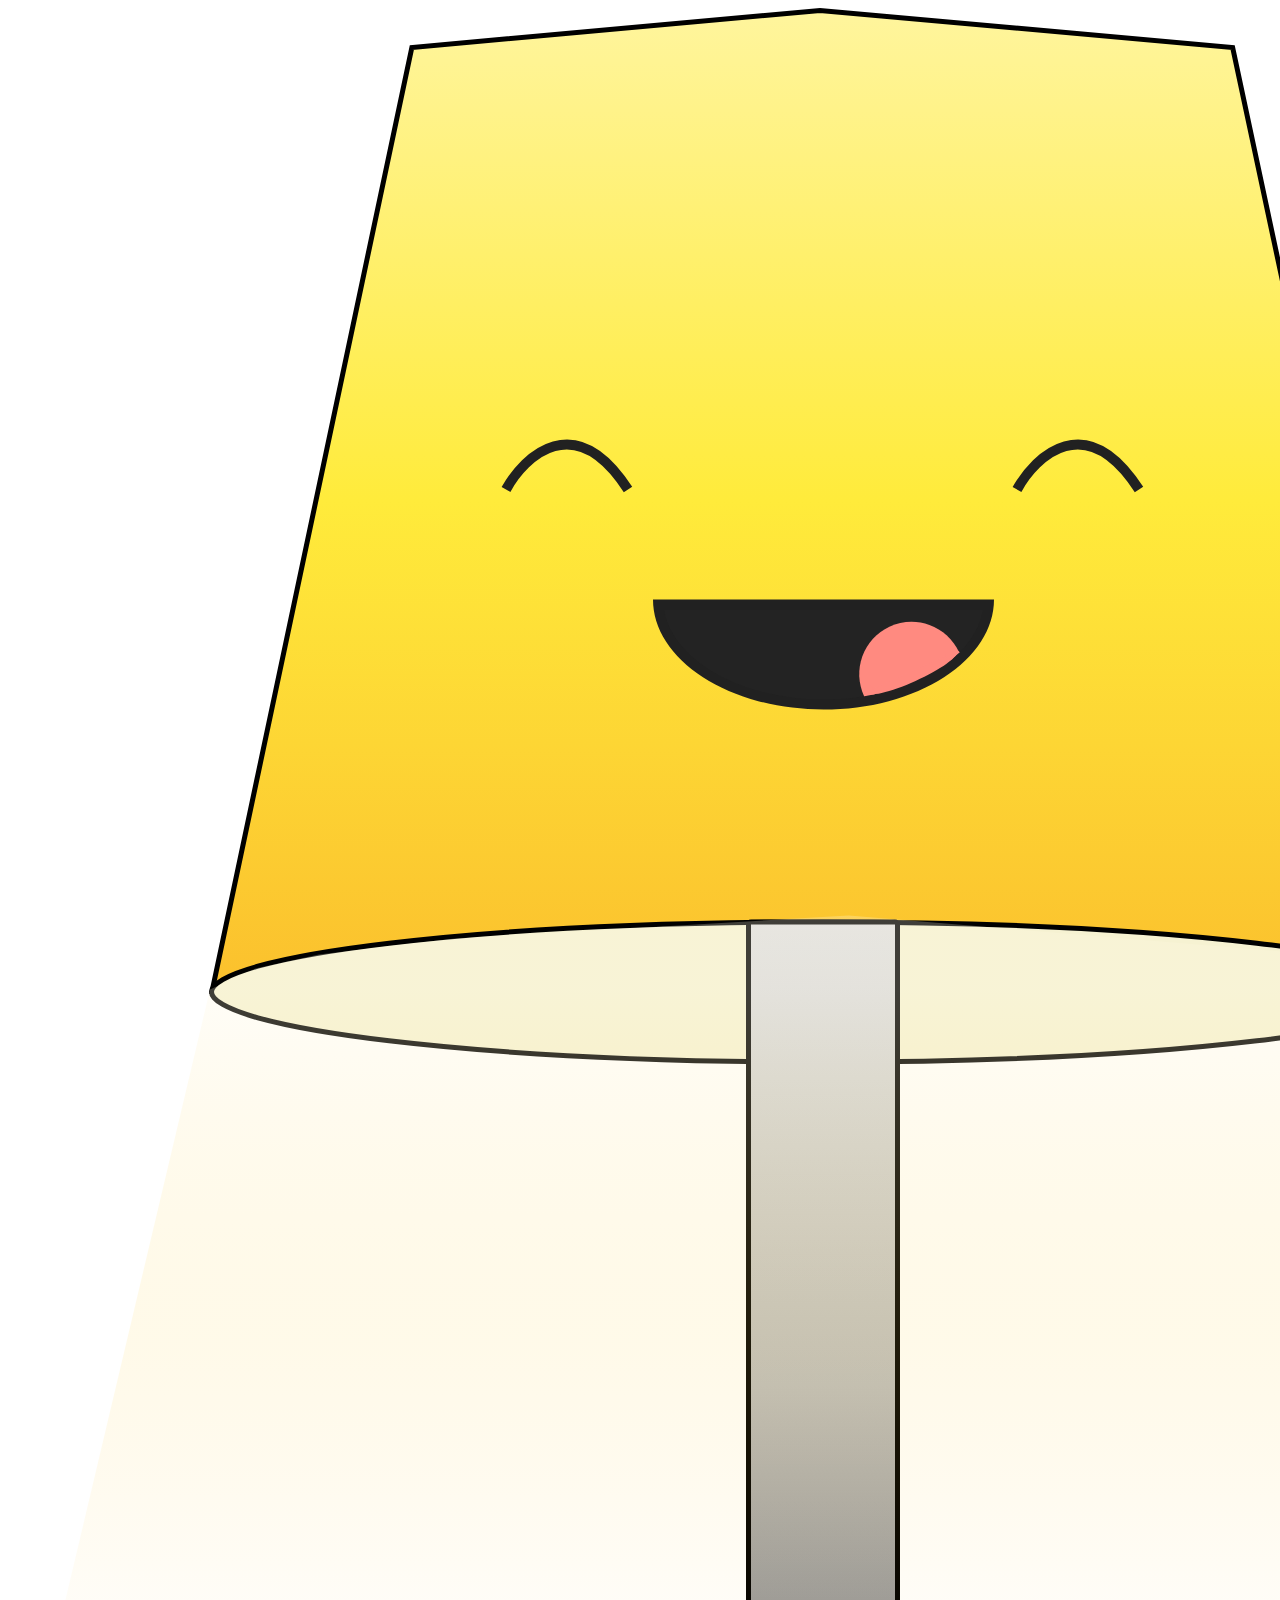
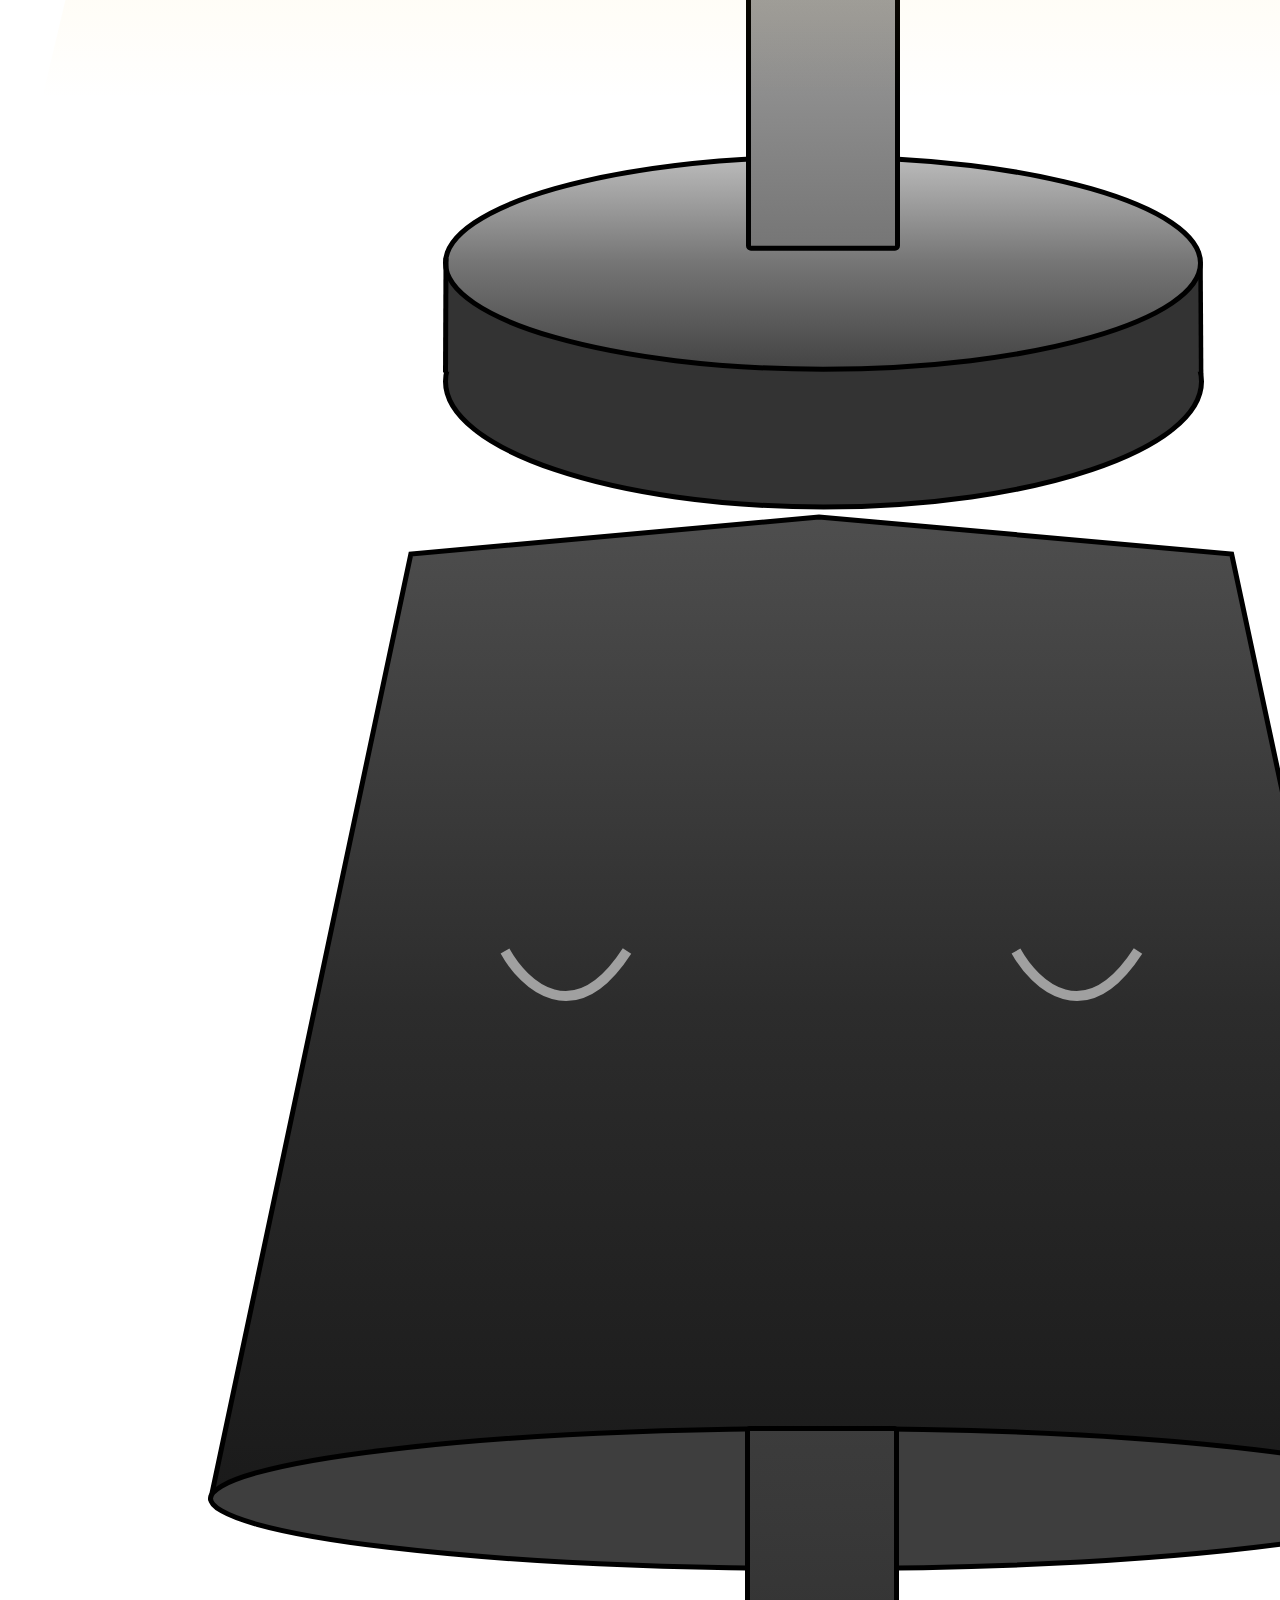
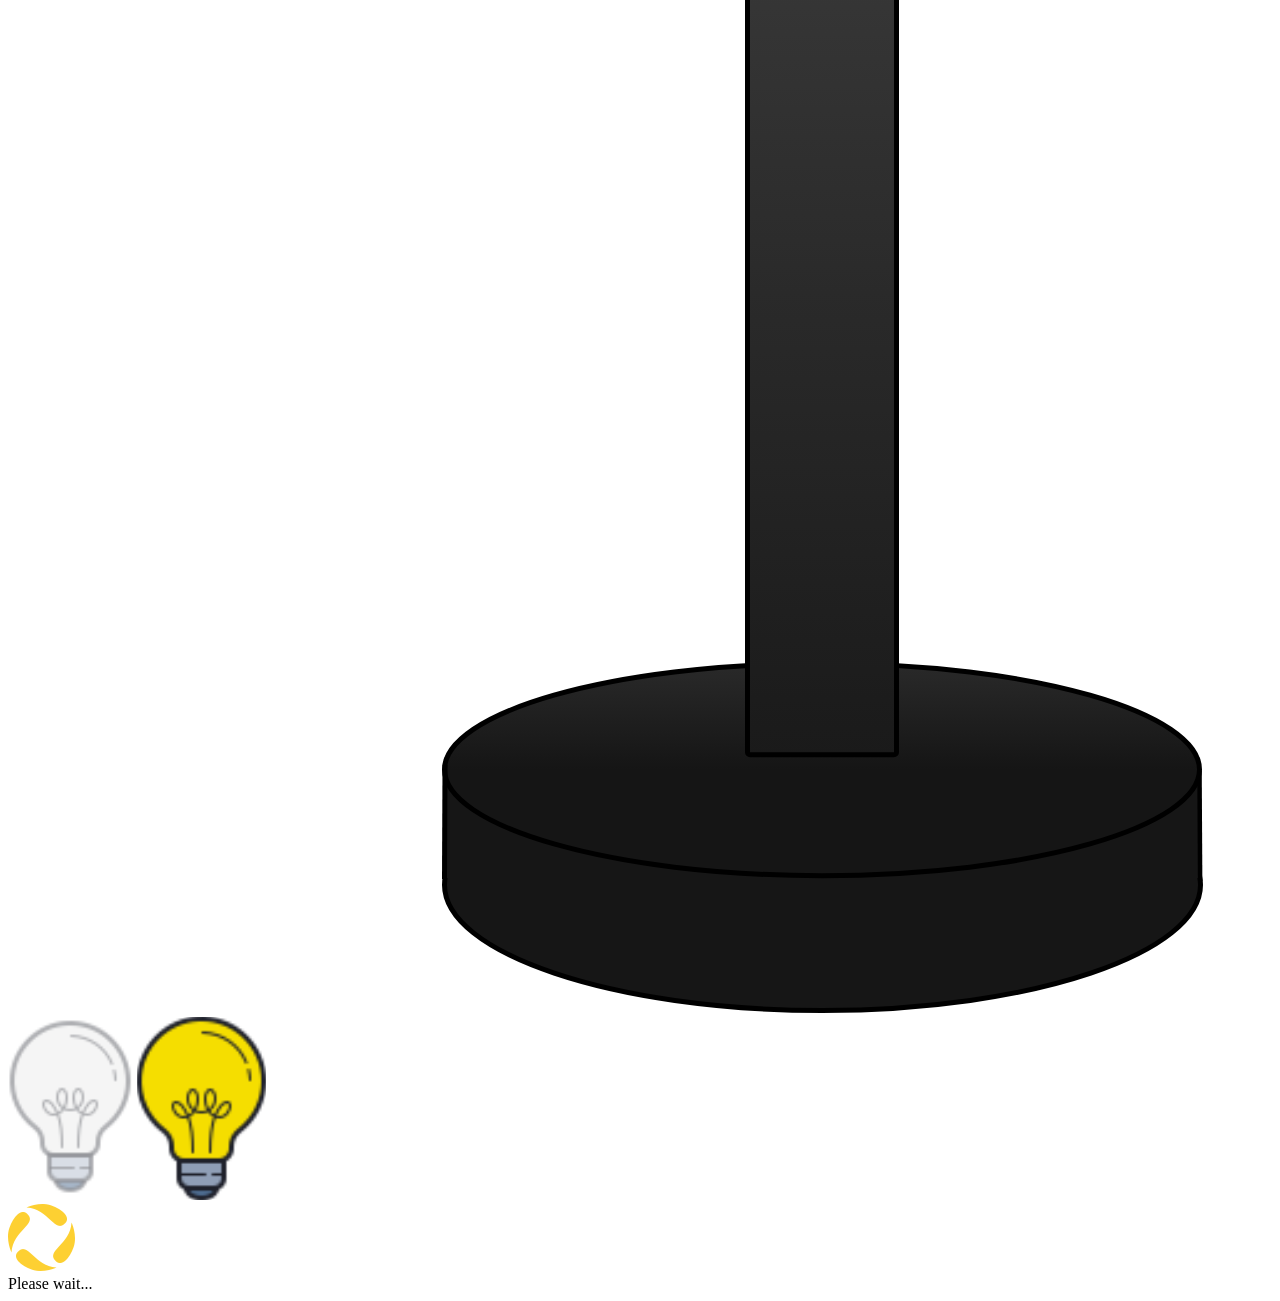
==== index.html @ 73291673 "update input field and checks for password" ====
<!doctype html>
<html lang="en">

<head>
  <meta charset="UTF-8" />
  <meta name="viewport" content="width=device-width, initial-scale=1.0" />
  <title>Log in Page</title>
  <link rel="shortcut icon" href="assets/favicon.svg" type="image/x-icon" />
  <link rel="stylesheet" href="css/style.css" />
  <link rel="stylesheet" href="https://fonts.googleapis.com/css2?family=Poppins:wght@400;500;600;700&display=swap" />
  <link rel="stylesheet" href="https://cdnjs.cloudflare.com/ajax/libs/font-awesome/6.5.0/css/all.min.css" />
</head>

<body>

  <!-- login Page  -->
  <div class="outerContainer" id="loginPage">
    <!-- lamp container  -->
    <div class="lampOuterContainer">
      <div class="lampInnerContainer">
        <div class="glowState">
          <img src="assets/glow.svg" alt="glowLamp" id="glowLamp" />
        </div>
        <div class="unlitState">
          <img src="assets/unlit.svg" alt="unlitLamp" id="unlitLamp" />
        </div>
      </div>
      <div class="buttonWrapper">
        <div class="btnBase">
          <div class="btnSurface" id="btnSurface">
            <div class="btnBulbContainer" id="btnState">
              <div class="btnBulb">
                <img src="assets/unlitBulb.svg" alt="unlitBulb" id="unlitState" />
                <img src="assets/glowBulb.svg" alt="glowBulb" id="glowState" />
              </div>
            </div>
          </div>
        </div>
      </div>
    </div>

    <!-- form container  -->
    <div class="formOuterContainer" id="formContainer">
      <div class="formInnerContainer">
        <!-- login form  -->
        <form id="loginForm">
          <div class="formTitle">User Login</div>
          <div class="form-error" id="loginFormError"></div>
          <div class="inputField">
            <input type="email" id="userName" autocomplete="off" required />
            <label id="usernameLabel">username</label>
            <i class="fa-solid fa-user user-icon"></i>
            <div class="field-error" id="usernameError"></div>
          </div>
          <div class="inputField">
            <input type="password" id="password" autocomplete="off" required />
            <label id="passwordLabel">Password</label>
            <i class="fa-solid fa-eye toggle-eye" role="button" data-target="password"></i>
            <div class="field-error" id="passwordError"></div>
          </div>
          <div class="rememberForgotContainer">
            <div class="rememberMeContainer">
              <input type="checkbox" id="rememberMe" />
              <label>Remember me</label>
            </div>
            <div class="forgotPasswordLink" id="forgotPasswordLink">
              Forgot password?
            </div>
          </div>
          <button class="form-button" id="loginButton" type="submit">
            Log in
          </button>
          <div class="signUpOption">
            <div class="signUpText">Don’t have account?</div>
            <div class="singUplink" id="singUplink">Sign Up</div>
          </div>
        </form>

        <!-- forgot password form  -->
        <div class="forgotPassOuterContainer">
          <form id="forgotPasswordForm">
            <div class="formTitle">Forgot Password</div>
            <div class="form-error" id="forgotPasswordFormError"></div>
            <div class="inputField">
              <input type="text" id="username" autocomplete="off" required />
              <label id="registeredEmailLabel">Registered email</label>
              <i class="fa-solid fa-user user-icon"></i>
              <div class="field-error" id="registerEmail"></div>
            </div>
            <div class="form-button">Reset Password</div>
            <div class="form-button" id="cancelButton">Cancel</div>
            <div class="form-button" id="backToLoginButton">
              <i class="fa-solid fa-arrow-left" style="color: #10161b"></i>Back to log in
            </div>
          </form>
        </div>

        <!-- create account form  -->
        <form id="signUpForm">
          <div class="formTitle">Create Account</div>
          <div class="form-error" id="signUpFormError"></div>
          <div class="inputFieldContainer">
            <div class="firstName">
              <input type="text" id="firstName" autocomplete="off" required />
              <label id="firstNameLabel">First Name</label>
            </div>
            <div class="lastName">
              <input type="text" id="lastName" autocomplete="off" required />
              <label id="lastNameLabel">Last Name</label>
            </div>
          </div>
          <div class="inputField">
            <input type="email" id="newEmail" autocomplete="off" required />
            <label id="EmailAddress">Email Address</label>
            <i class="fa-solid fa-user user-icon"></i>
            <div class="field-error" id="newEmailError"></div>
          </div>
          <div class="inputField">
            <input type="password" id="newPassword" autocomplete="off" required />
            <label id="newPasswordLabel">Set Password</label>
            <i class="fa-solid fa-eye toggle-eye" role="button" data-target="newPassword"></i>
            <div class="field-error" id="setPasswordError"></div>
          </div>

          <div class="inputField">
            <input type="password" id="confirmPassword" autocomplete="off" required />
            <label id="confirmNewPasswordLabel">Confirm Password</label>
            <i class="fa-solid fa-eye toggle-eye" role="button" data-target="confirmPassword"></i>
            <div class="field-error" id="confirmPasswordError"></div>
          </div>
          <button class="form-button" type="submit">Create Account</button>
          <div class="loginRedirectContainer">
            <div class="AlreadyAccount">Already have an account?</div>
            <div class="loginLinkContainer" id="loginFormLink">Login</div>
          </div>
        </form>
      </div>
    </div>
  </div>

  <!-- Welcome Page  -->
  <div class="welcome-page" id="welcomePage">
    <div class="success-message">
      Welcome back! You have logged in successfully.
    </div>
    <div class="auth-option">
      <div class="auth-button" id="changePassword">Change Password</div>
      <div class="auth-button" id="logoutUser">Logout User</div>
    </div>
  </div>

  <!-- loading page  -->
  <div class="loading-page" id="loadingPage">
    <div class="loader"><img src="./assets/loader.png" alt="loder" /></div>
    <div class="loading-message">Please wait...</div>
  </div>
</body>
<script src="src/main.js" type="module"></script>

</html>
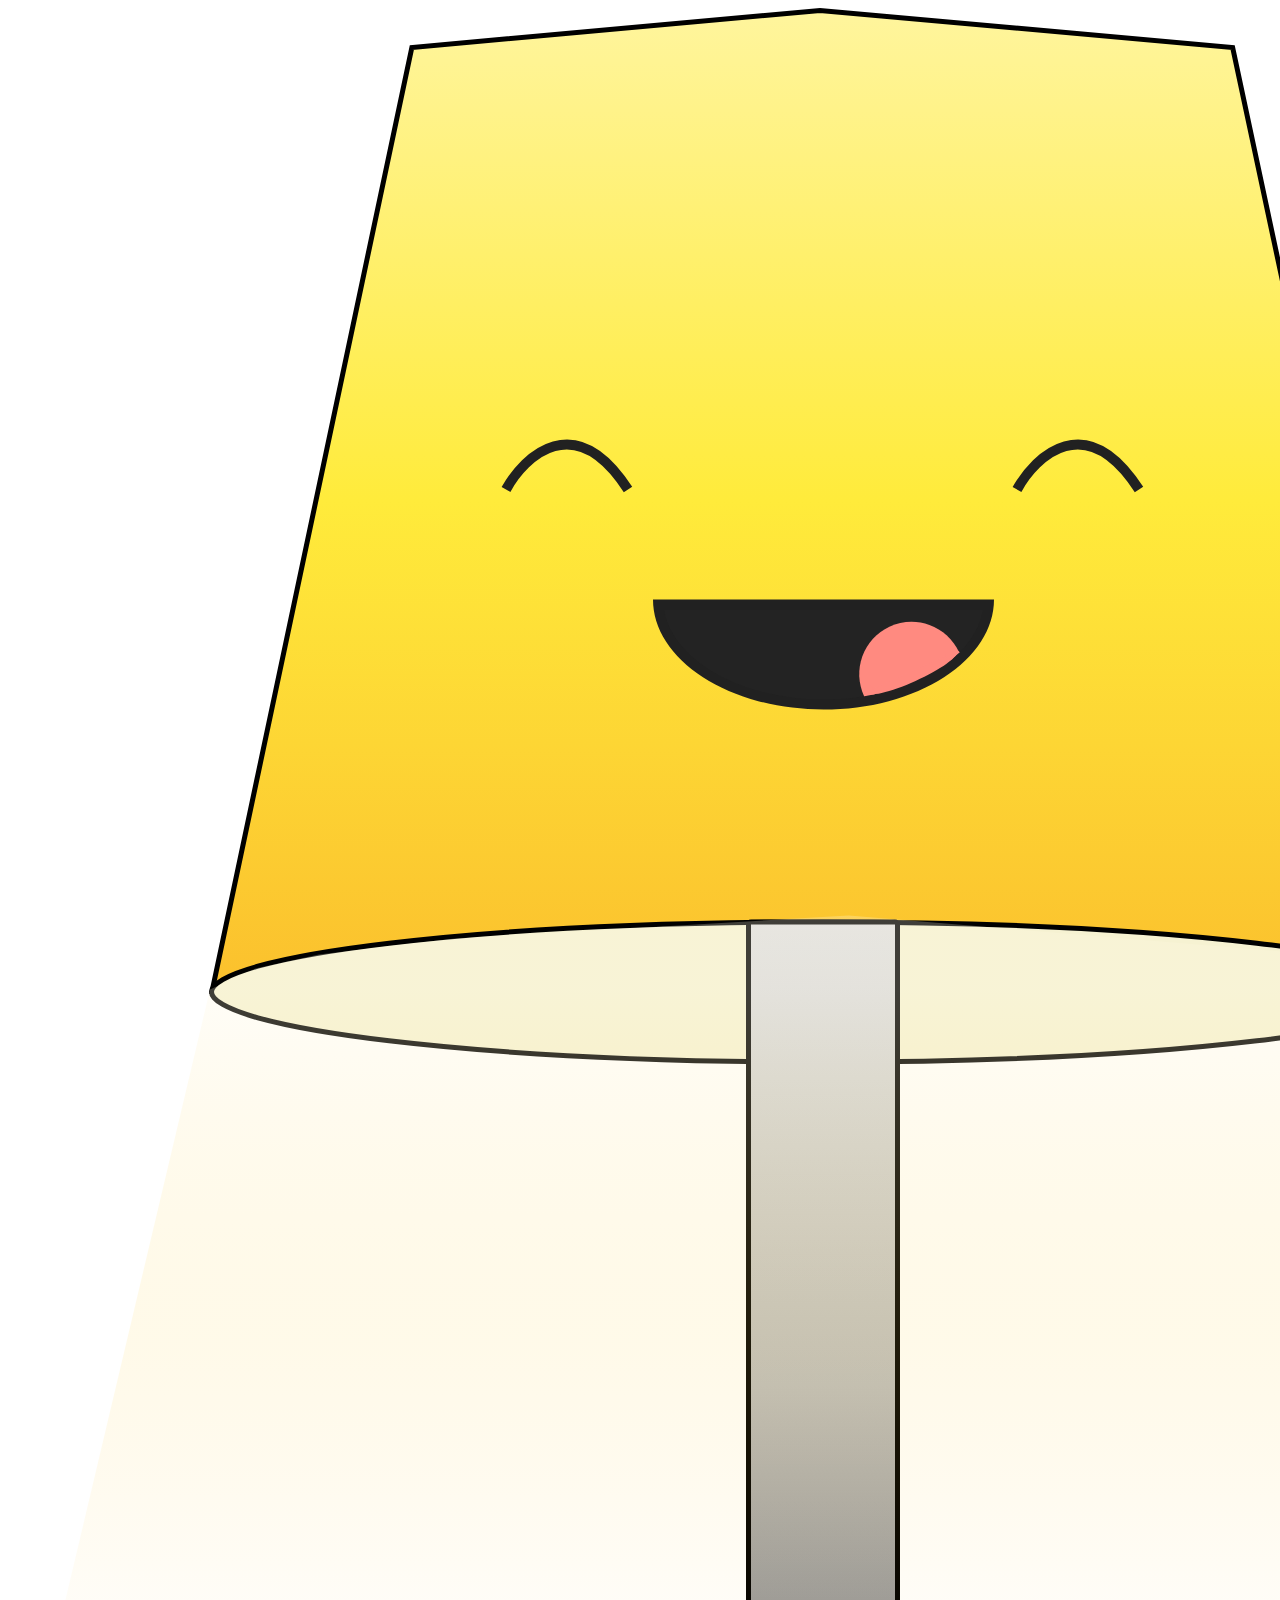
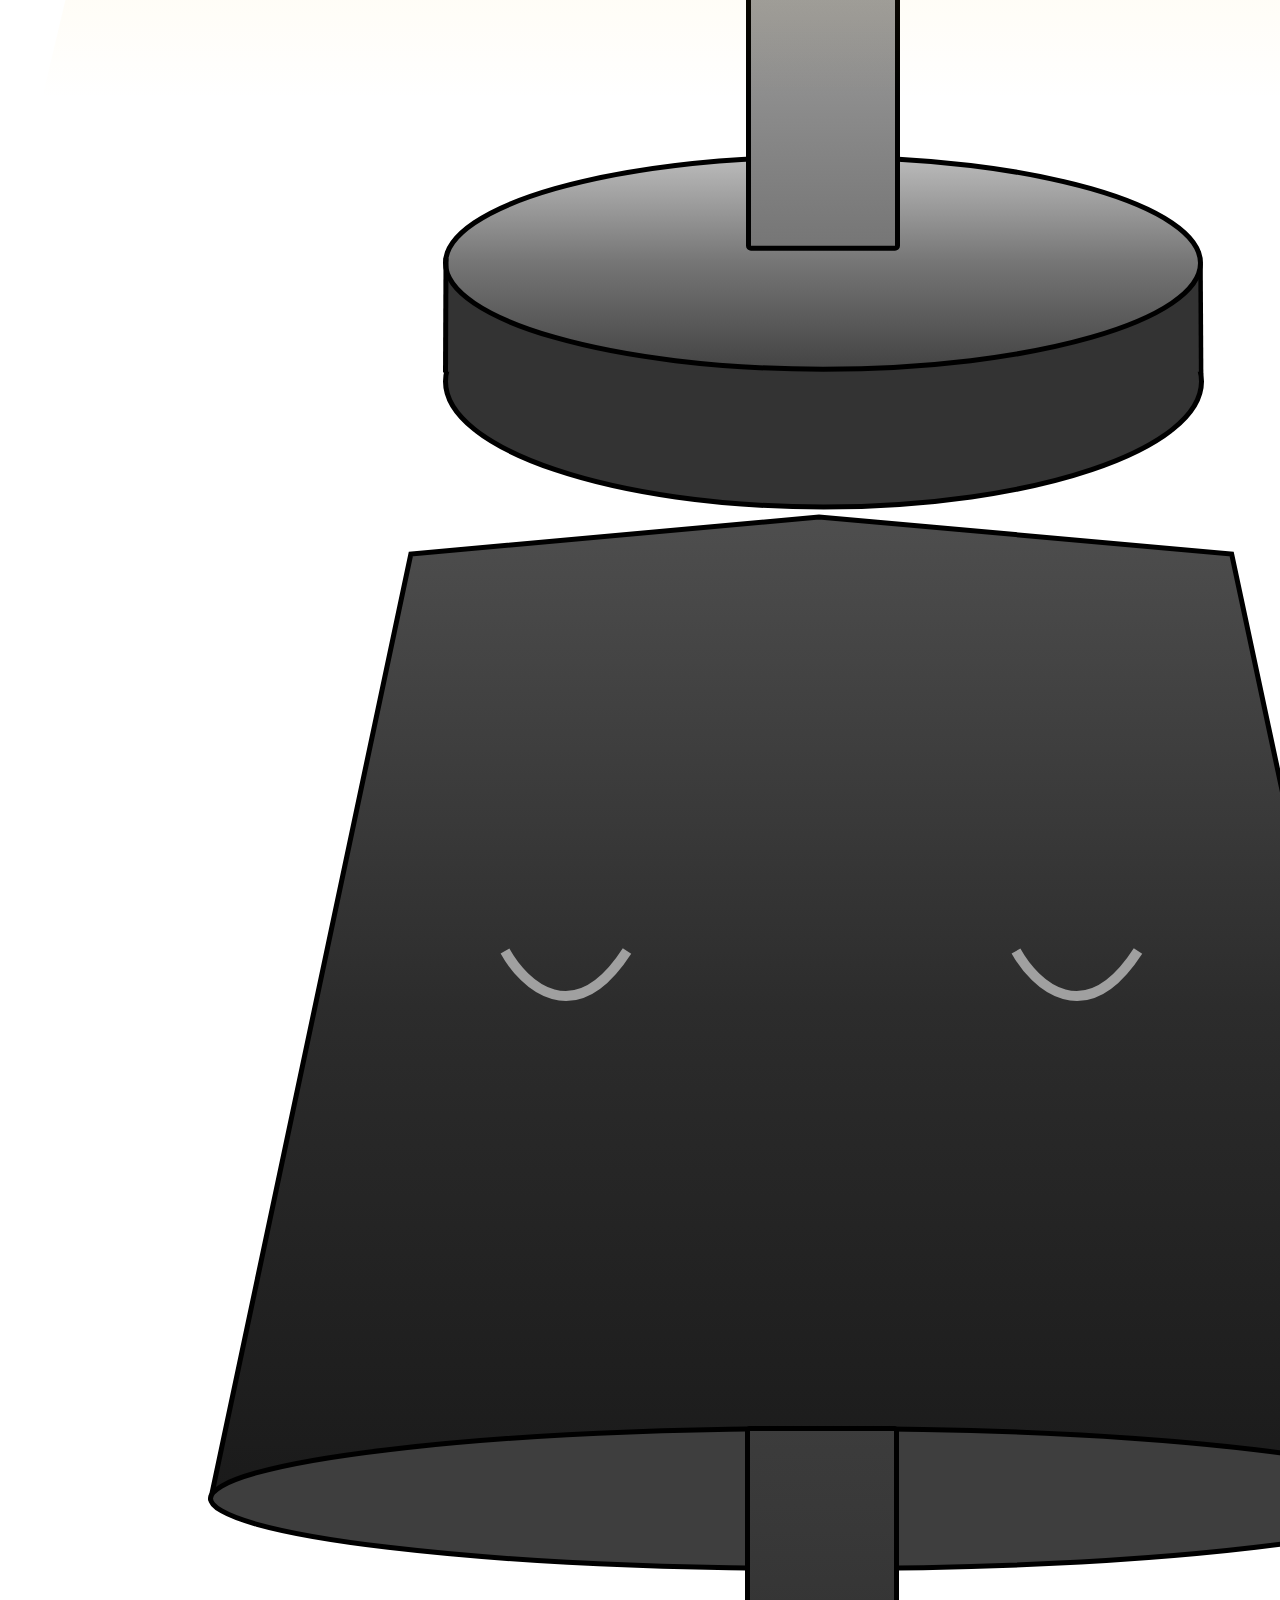
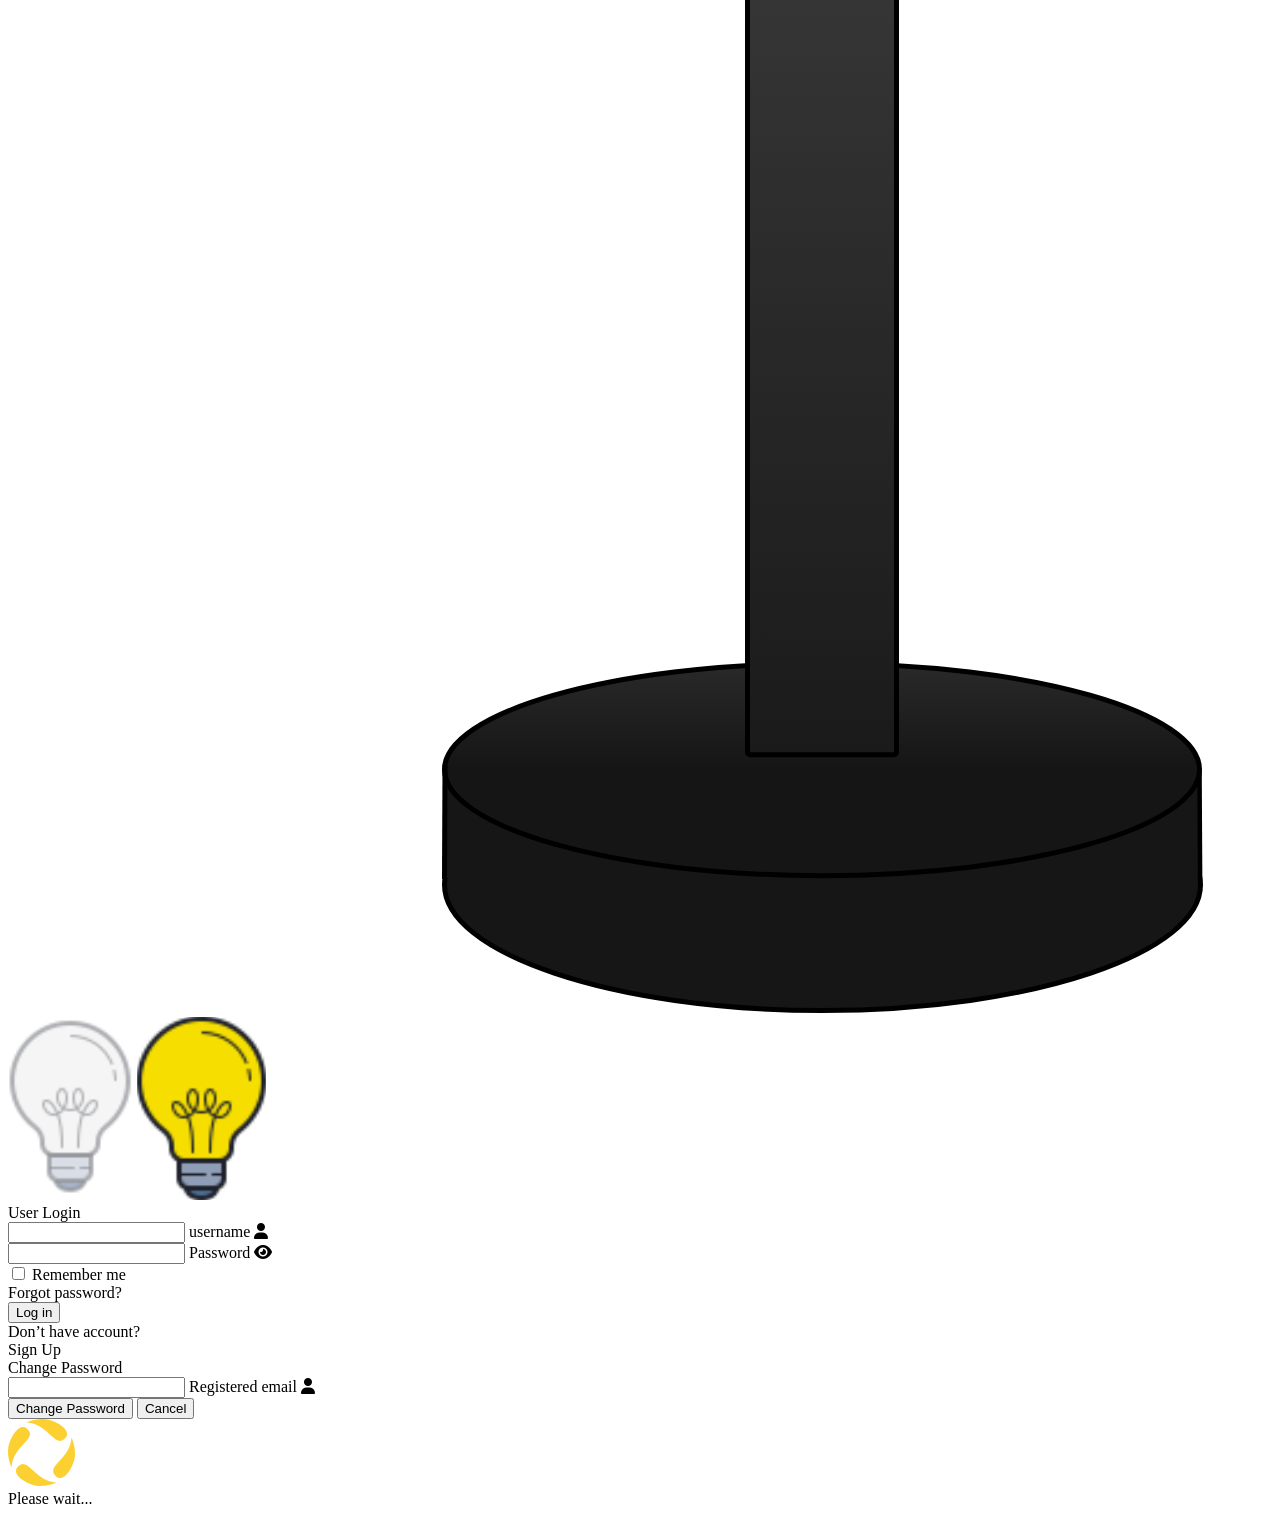
==== commit 95560bbf: "update preview and add changePassword.js" ====
--- a/index.html
+++ b/index.html
@@ -1,4 +1,4 @@
-<!doctype html>
+<!DOCTYPE html>
 <html lang="en">
 
 <head>
@@ -14,7 +14,7 @@
 <body>
 
   <!-- login Page  -->
-  <div class="outerContainer" id="loginPage">
+  <div class="outerContainer" id="authPage">
     <!-- lamp container  -->
     <div class="lampOuterContainer">
       <div class="lampInnerContainer">
@@ -42,6 +42,7 @@
     <!-- form container  -->
     <div class="formOuterContainer" id="formContainer">
       <div class="formInnerContainer">
+
         <!-- login form  -->
         <form id="loginForm">
           <div class="formTitle">User Login</div>
@@ -77,28 +78,44 @@
         </form>
 
         <!-- forgot password form  -->
-        <div class="forgotPassOuterContainer">
-          <form id="forgotPasswordForm">
-            <div class="formTitle">Forgot Password</div>
-            <div class="form-error" id="forgotPasswordFormError"></div>
-            <div class="inputField">
-              <input type="text" id="username" autocomplete="off" required />
-              <label id="registeredEmailLabel">Registered email</label>
-              <i class="fa-solid fa-user user-icon"></i>
-              <div class="field-error" id="registerEmail"></div>
-            </div>
-            <div class="form-button">Reset Password</div>
-            <div class="form-button" id="cancelButton">Cancel</div>
-            <div class="form-button" id="backToLoginButton">
-              <i class="fa-solid fa-arrow-left" style="color: #10161b"></i>Back to log in
-            </div>
-          </form>
-        </div>
+        <form id="forgotPasswordForm">
+          <div class="formTitle">Forgot Password</div>
+          <div class="form-error" id="forgotPasswordFormError"></div>
+          <div class="form-success" id="forgotPasswordFormSuccess"></div>
+          <div class="inputField">
+            <input type="email" id="registeredEmail" autocomplete="off" required />
+            <label id="registeredEmailLabel">Registered email</label>
+            <i class="fa-solid fa-user user-icon"></i>
+            <div class="field-error" id="registerEmail"></div>
+          </div>
+          <button class="form-button" type="submit">Reset Password</button>
+          <button class="form-button" id="backToLoginButton">
+            <i class="fa-solid fa-arrow-left" style="color: #10161b"></i>Back to log in
+          </button>
+        </form>
+
+
+        <!-- Change password form  -->
+        <form id="changePasswordForm">
+          <div class="formTitle">Change Password</div>
+          <div class="form-error" id="changePasswordFormError"></div>
+          <div class="form-success" id="changePasswordFormSuccess"></div>
+          <div class="inputField">
+            <input type="email" id="userMailId" autocomplete="off" required />
+            <label id="registeredEmailLabel">Registered email</label>
+            <i class="fa-solid fa-user user-icon"></i>
+            <div class="field-error" id="userEmail"></div>
+          </div>
+          <button class="form-button" type="submit">Change Password</button>
+          <button class="form-button" id="cancelButton">Cancel</button>
+        </form>
+
 
         <!-- create account form  -->
         <form id="signUpForm">
           <div class="formTitle">Create Account</div>
           <div class="form-error" id="signUpFormError"></div>
+          <div class="form-success" id="signUpFormSuccess"></div>
           <div class="inputFieldContainer">
             <div class="firstName">
               <input type="text" id="firstName" autocomplete="off" required />
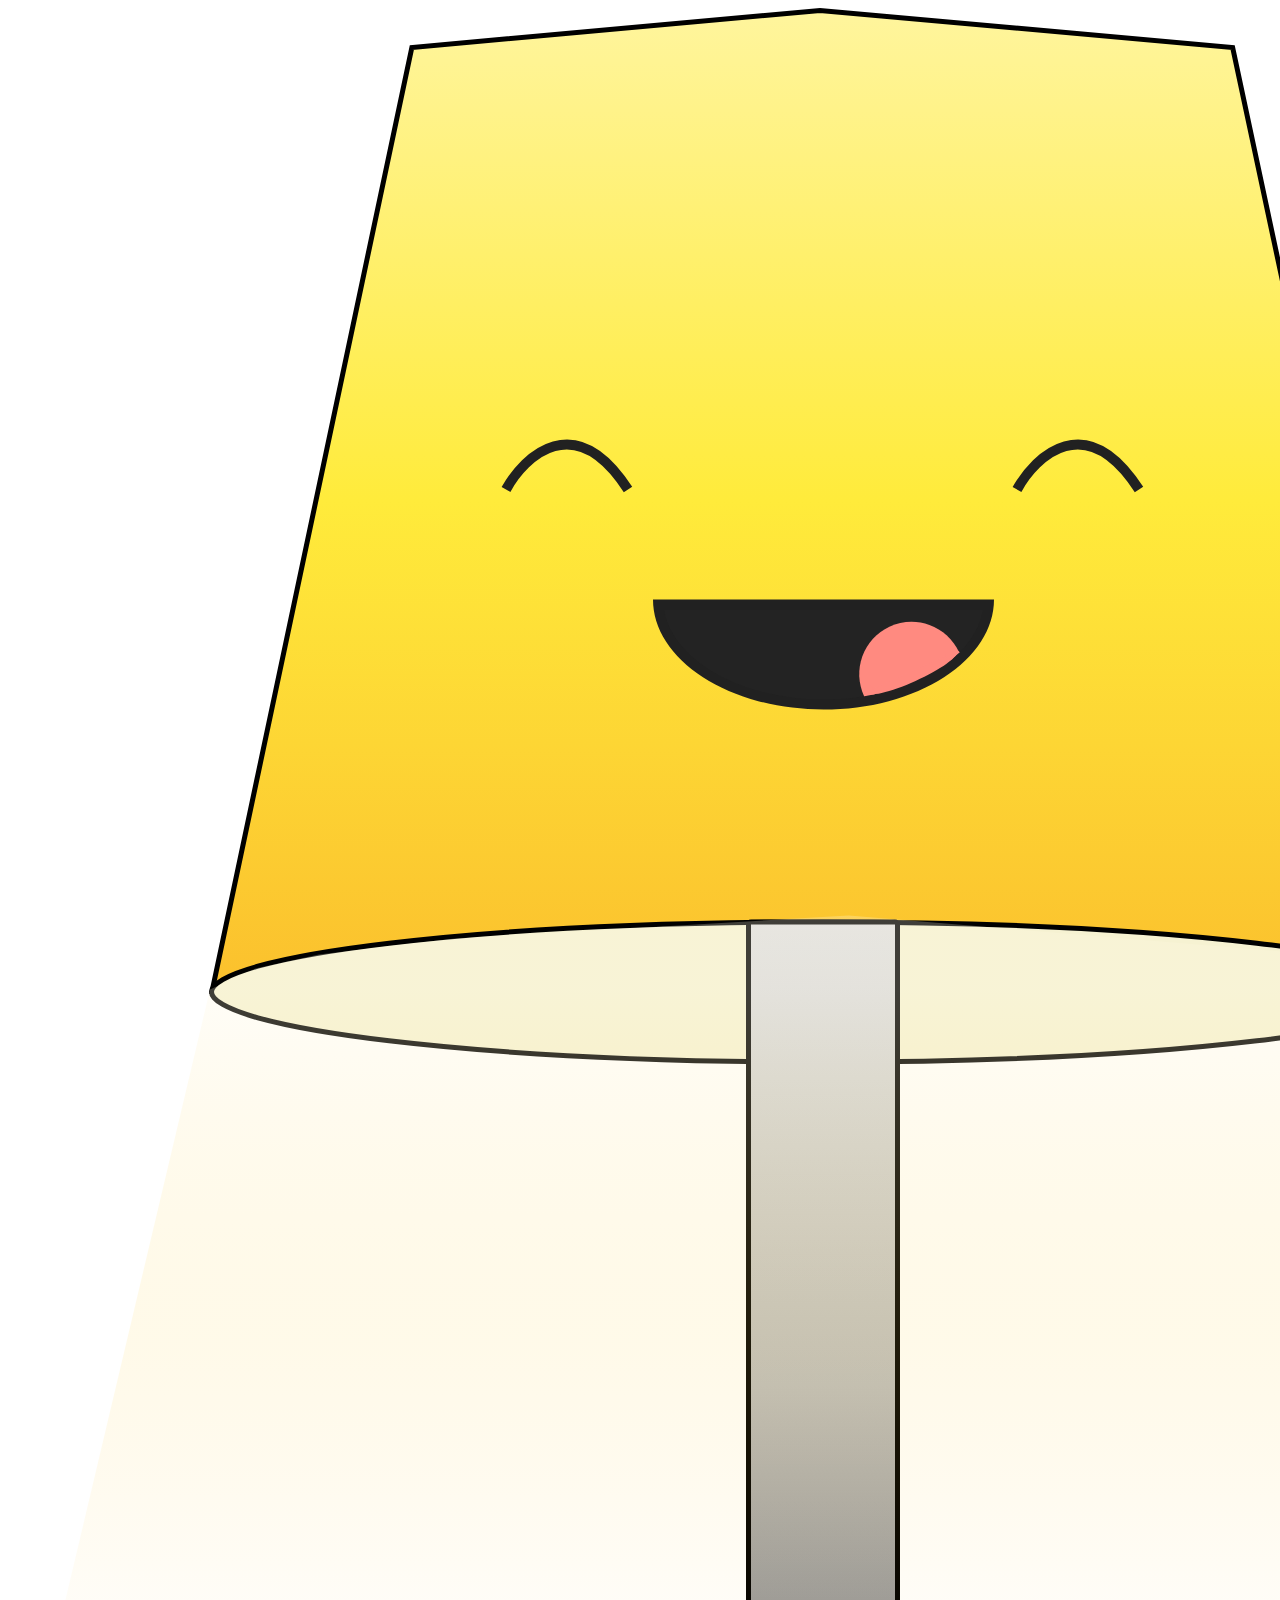
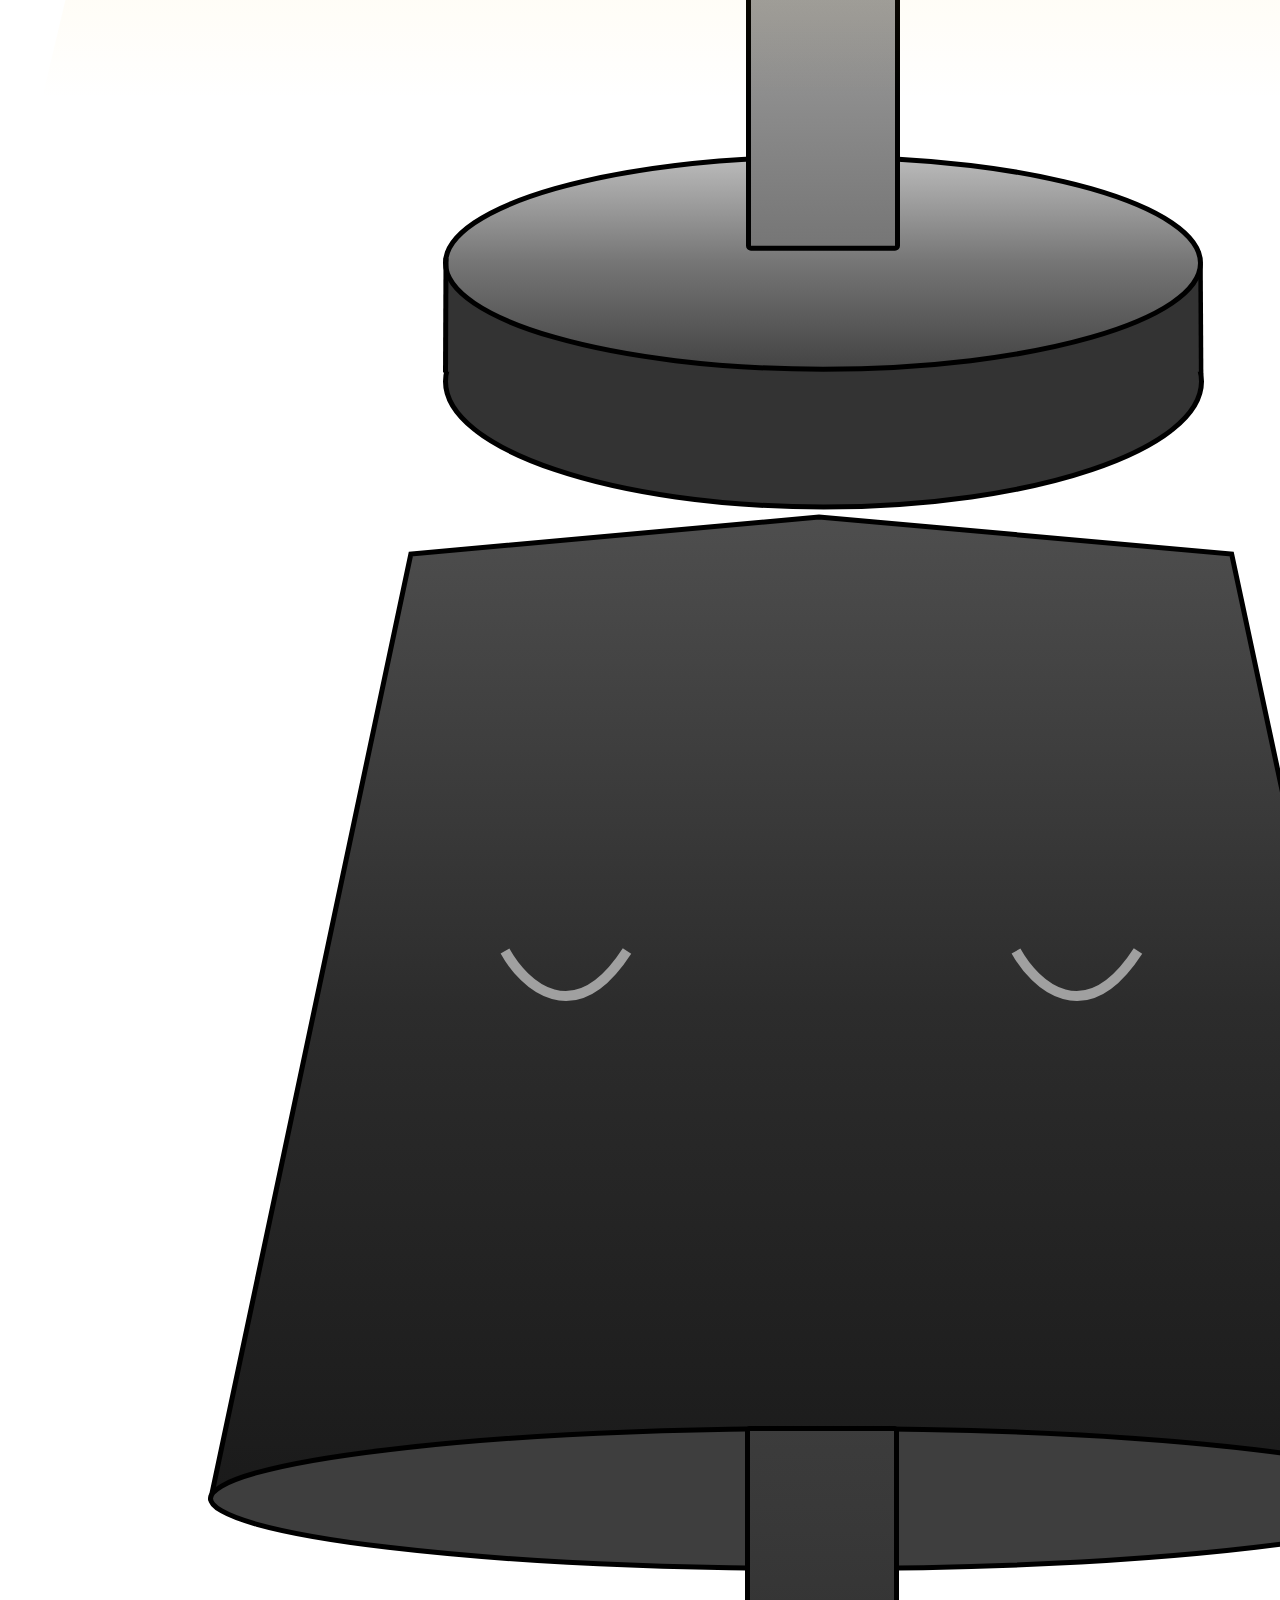
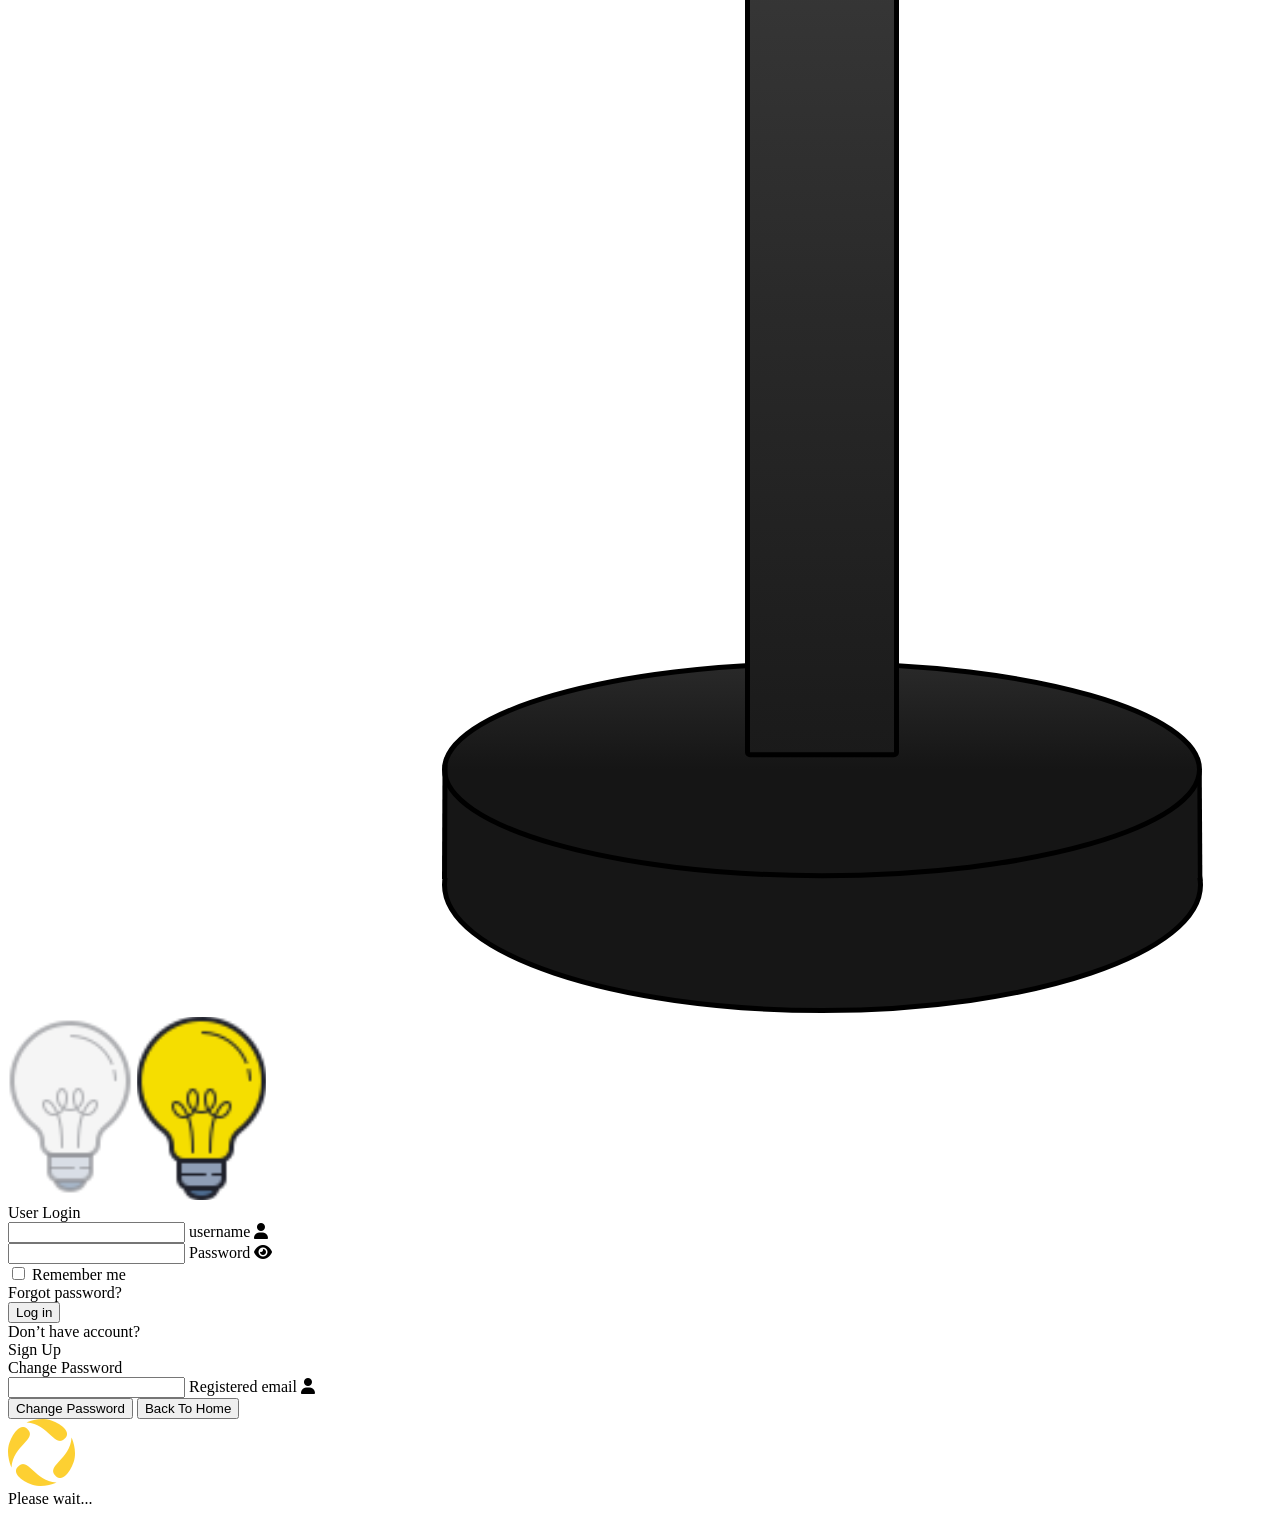
==== commit cffc5213: "add change password authentication logic" ====
--- a/index.html
+++ b/index.html
@@ -48,13 +48,13 @@
           <div class="formTitle">User Login</div>
           <div class="form-error" id="loginFormError"></div>
           <div class="inputField">
-            <input type="email" id="userName" autocomplete="off" required />
+            <input type="email" id="userName" required />
             <label id="usernameLabel">username</label>
             <i class="fa-solid fa-user user-icon"></i>
             <div class="field-error" id="usernameError"></div>
           </div>
           <div class="inputField">
-            <input type="password" id="password" autocomplete="off" required />
+            <input type="password" id="password" required />
             <label id="passwordLabel">Password</label>
             <i class="fa-solid fa-eye toggle-eye" role="button" data-target="password"></i>
             <div class="field-error" id="passwordError"></div>
@@ -83,7 +83,7 @@
           <div class="form-error" id="forgotPasswordFormError"></div>
           <div class="form-success" id="forgotPasswordFormSuccess"></div>
           <div class="inputField">
-            <input type="email" id="registeredEmail" autocomplete="off" required />
+            <input type="email" id="registeredEmail" required />
             <label id="registeredEmailLabel">Registered email</label>
             <i class="fa-solid fa-user user-icon"></i>
             <div class="field-error" id="registerEmail"></div>
@@ -94,22 +94,20 @@
           </button>
         </form>
 
-
         <!-- Change password form  -->
         <form id="changePasswordForm">
           <div class="formTitle">Change Password</div>
           <div class="form-error" id="changePasswordFormError"></div>
           <div class="form-success" id="changePasswordFormSuccess"></div>
           <div class="inputField">
-            <input type="email" id="userMailId" autocomplete="off" required />
+            <input type="email" id="userMailId" required />
             <label id="registeredEmailLabel">Registered email</label>
             <i class="fa-solid fa-user user-icon"></i>
             <div class="field-error" id="userEmail"></div>
           </div>
           <button class="form-button" type="submit">Change Password</button>
-          <button class="form-button" id="cancelButton">Cancel</button>
+          <button class="form-button" id="backToHomeButton">Back To Home</button>
         </form>
-
 
         <!-- create account form  -->
         <form id="signUpForm">
@@ -118,29 +116,29 @@
           <div class="form-success" id="signUpFormSuccess"></div>
           <div class="inputFieldContainer">
             <div class="firstName">
-              <input type="text" id="firstName" autocomplete="off" required />
+              <input type="text" id="firstName" required />
               <label id="firstNameLabel">First Name</label>
             </div>
             <div class="lastName">
-              <input type="text" id="lastName" autocomplete="off" required />
+              <input type="text" id="lastName" required />
               <label id="lastNameLabel">Last Name</label>
             </div>
           </div>
           <div class="inputField">
-            <input type="email" id="newEmail" autocomplete="off" required />
+            <input type="email" id="newEmail" required />
             <label id="EmailAddress">Email Address</label>
             <i class="fa-solid fa-user user-icon"></i>
             <div class="field-error" id="newEmailError"></div>
           </div>
           <div class="inputField">
-            <input type="password" id="newPassword" autocomplete="off" required />
+            <input type="password" id="newPassword" required />
             <label id="newPasswordLabel">Set Password</label>
             <i class="fa-solid fa-eye toggle-eye" role="button" data-target="newPassword"></i>
             <div class="field-error" id="setPasswordError"></div>
           </div>
 
           <div class="inputField">
-            <input type="password" id="confirmPassword" autocomplete="off" required />
+            <input type="password" id="confirmPassword" required />
             <label id="confirmNewPasswordLabel">Confirm Password</label>
             <i class="fa-solid fa-eye toggle-eye" role="button" data-target="confirmPassword"></i>
             <div class="field-error" id="confirmPasswordError"></div>
@@ -164,6 +162,7 @@
       <div class="auth-button" id="changePassword">Change Password</div>
       <div class="auth-button" id="logoutUser">Logout User</div>
     </div>
+    <div class="operation-error" id="logOutError"></div>
   </div>
 
   <!-- loading page  -->
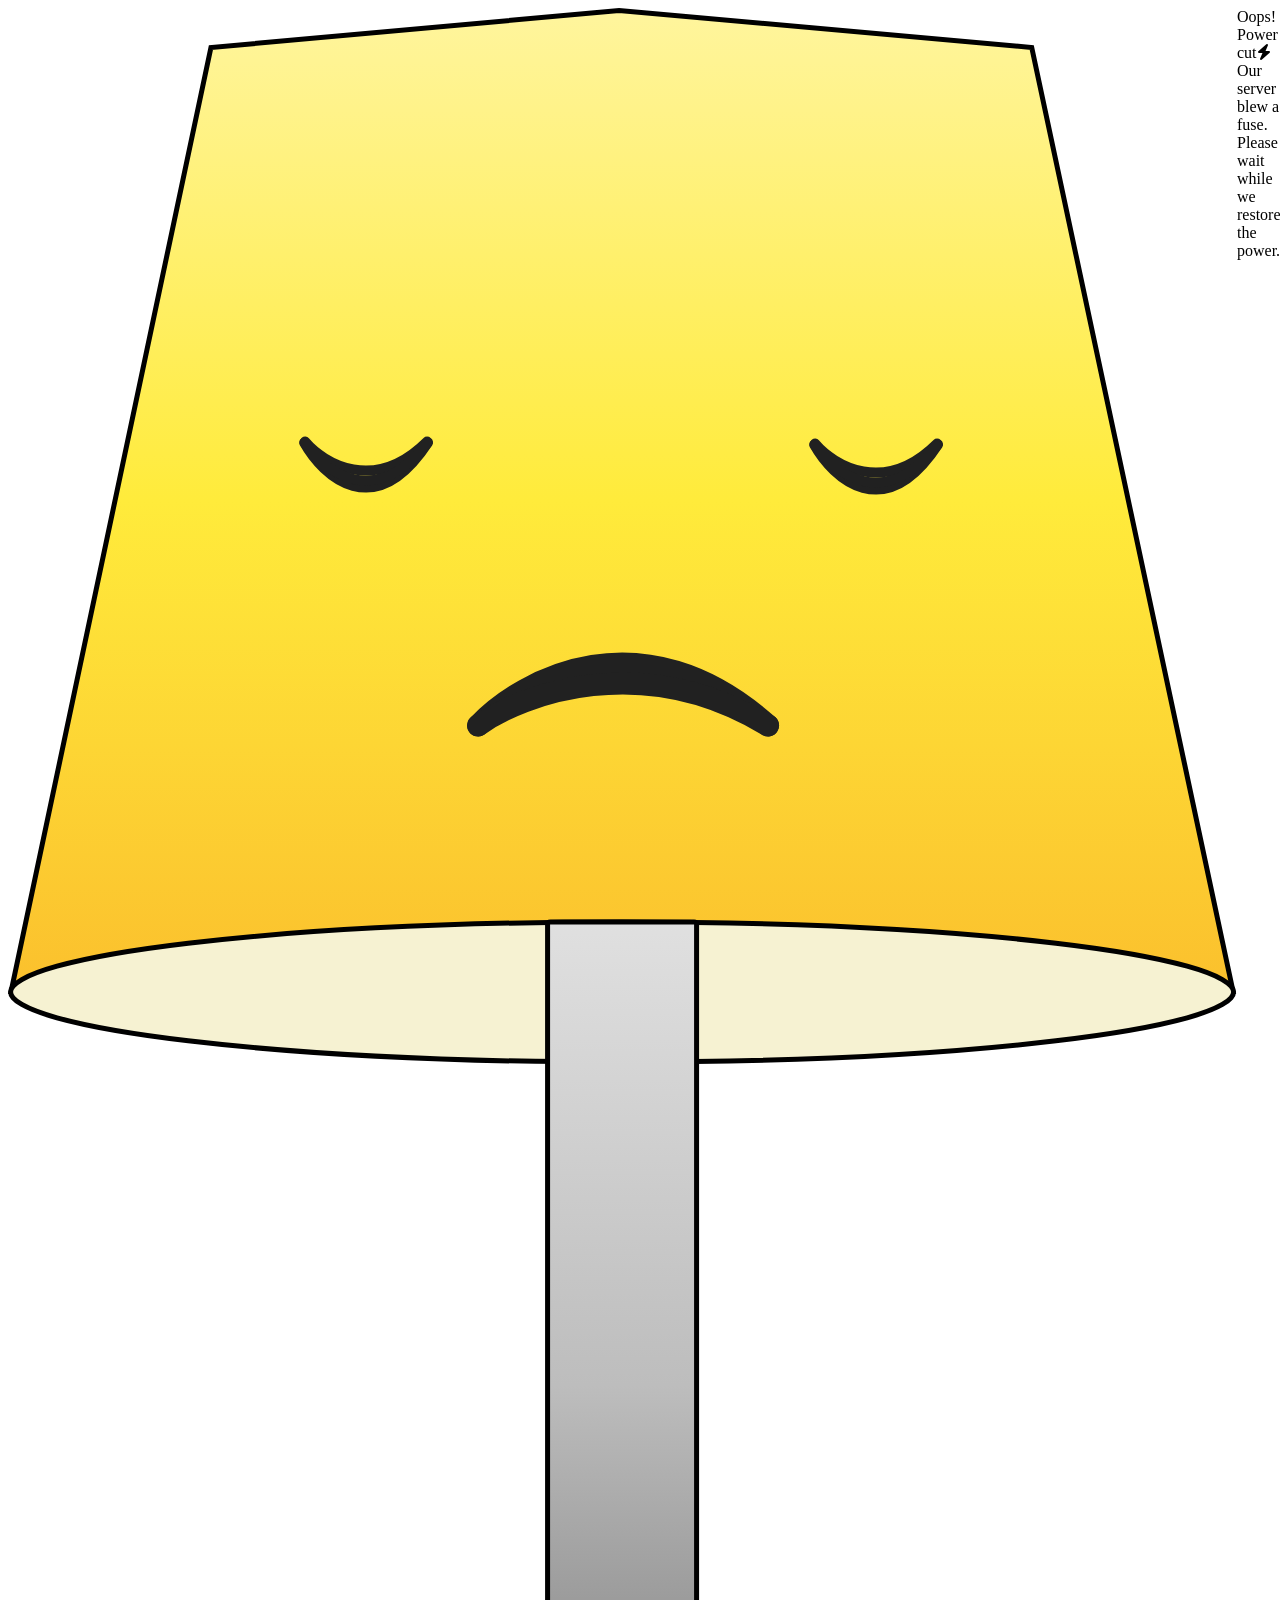
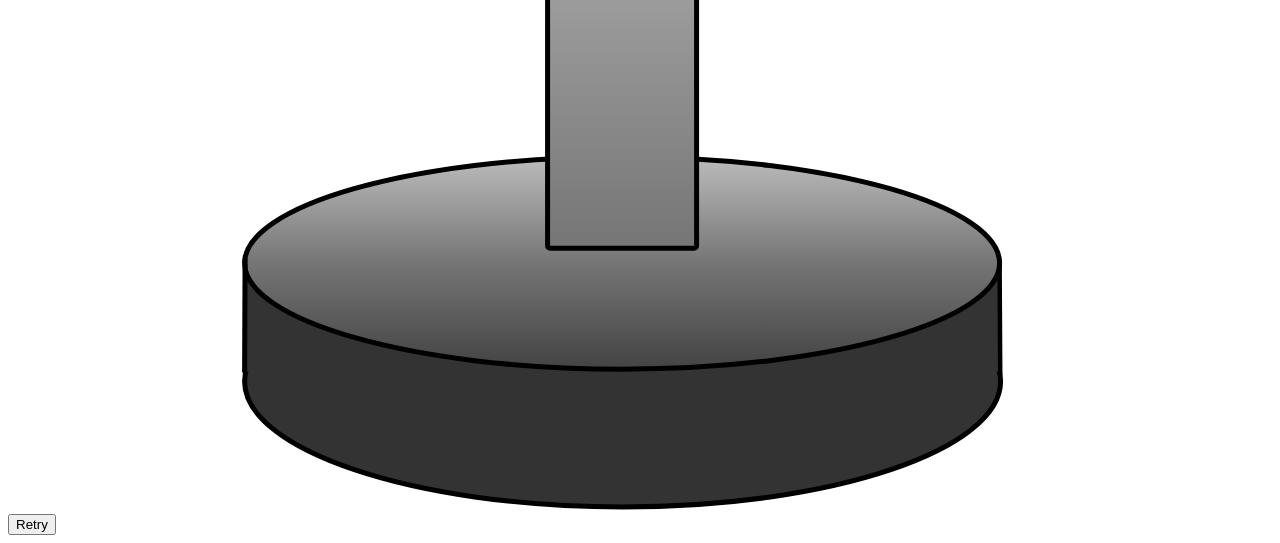
==== commit c7610db2: "add retry button to server error page" ====
--- a/index.html
+++ b/index.html
@@ -170,6 +170,18 @@
     <div class="loader"><img src="./assets/loader.png" alt="loder" /></div>
     <div class="loading-message">Please wait...</div>
   </div>
+
+  <!-- Server Error Page  -->
+  <div class="server-error-container" id="serverErrorContainer">
+    <div class="lamp-container">
+      <div class="lamp-image"><img src="assets/disconnect.svg" alt="serverErrorImg"></div>
+      <button class="form-button" id="retryButton">Retry</button>
+    </div>
+    <div class="error-message-container">
+      <div class="error-title">Oops! <span>Power cut<i class="fa-solid fa-bolt"></i> </span></div>
+      <div class="error-message">Our server blew a fuse. Please wait while we restore the power.</div>
+    </div>
+  </div>
 </body>
 <script src="src/main.js" type="module"></script>
 
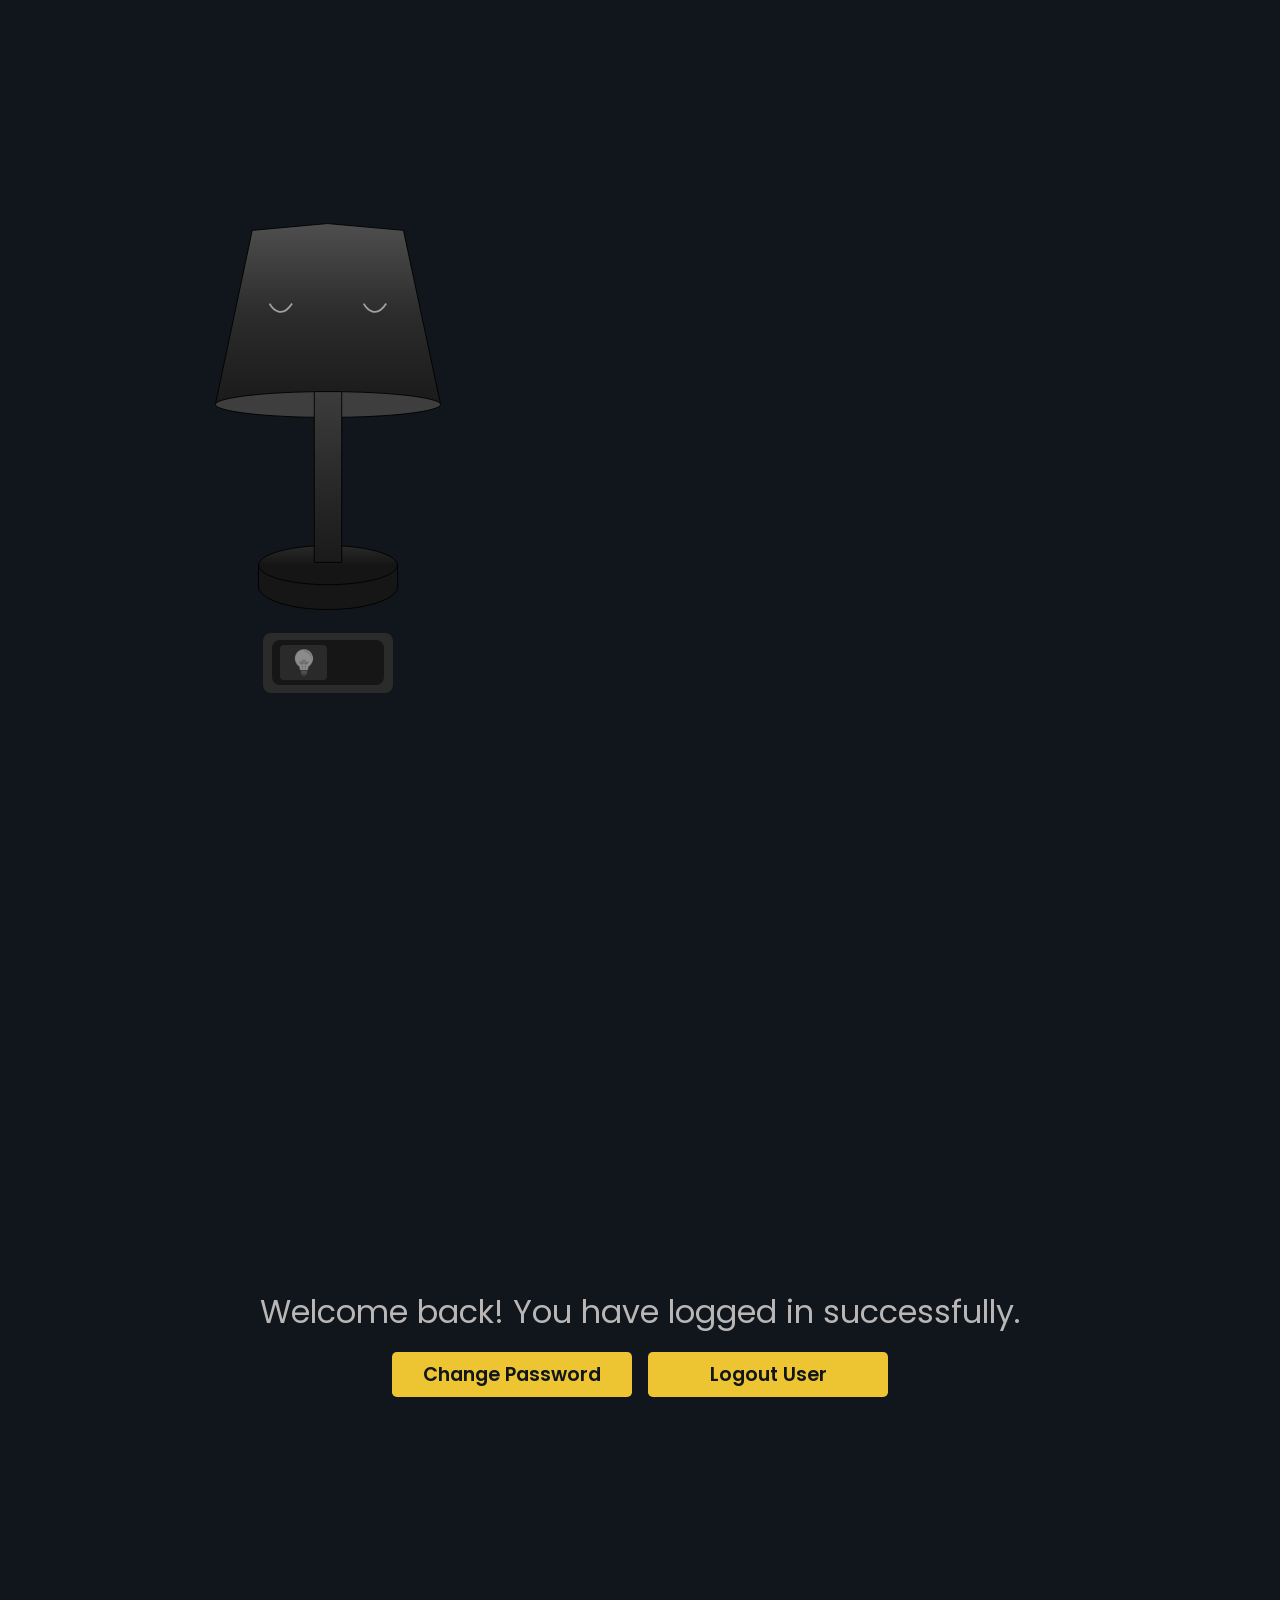
==== commit 62099c74: "refactor: restructure project directory layout" ====
--- a/index.html
+++ b/index.html
@@ -1,188 +1,225 @@
-<!DOCTYPE html>
+<!doctype html>
 <html lang="en">
-
-<head>
-  <meta charset="UTF-8" />
-  <meta name="viewport" content="width=device-width, initial-scale=1.0" />
-  <title>Log in Page</title>
-  <link rel="shortcut icon" href="assets/favicon.svg" type="image/x-icon" />
-  <link rel="stylesheet" href="css/style.css" />
-  <link rel="stylesheet" href="https://fonts.googleapis.com/css2?family=Poppins:wght@400;500;600;700&display=swap" />
-  <link rel="stylesheet" href="https://cdnjs.cloudflare.com/ajax/libs/font-awesome/6.5.0/css/all.min.css" />
-</head>
-
-<body>
-
-  <!-- login Page  -->
-  <div class="outerContainer" id="authPage">
-    <!-- lamp container  -->
-    <div class="lampOuterContainer">
-      <div class="lampInnerContainer">
-        <div class="glowState">
-          <img src="assets/glow.svg" alt="glowLamp" id="glowLamp" />
-        </div>
-        <div class="unlitState">
-          <img src="assets/unlit.svg" alt="unlitLamp" id="unlitLamp" />
-        </div>
-      </div>
-      <div class="buttonWrapper">
-        <div class="btnBase">
-          <div class="btnSurface" id="btnSurface">
-            <div class="btnBulbContainer" id="btnState">
-              <div class="btnBulb">
-                <img src="assets/unlitBulb.svg" alt="unlitBulb" id="unlitState" />
-                <img src="assets/glowBulb.svg" alt="glowBulb" id="glowState" />
-              </div>
-            </div>
+  <head>
+    <meta charset="UTF-8" />
+    <meta name="viewport" content="width=device-width, initial-scale=1.0" />
+    <title>Log in Page</title>
+    <link
+      rel="shortcut icon"
+      href="src/assets/favicon.svg"
+      type="image/x-icon"
+    />
+    <link rel="stylesheet" href="src/css/style.css" />
+    <link
+      rel="stylesheet"
+      href="https://fonts.googleapis.com/css2?family=Poppins:wght@400;500;600;700&display=swap"
+    />
+    <link
+      rel="stylesheet"
+      href="https://cdnjs.cloudflare.com/ajax/libs/font-awesome/6.5.0/css/all.min.css"
+    />
+  </head>
+
+  <body>
+    <!-- login Page  -->
+    <div class="outerContainer" id="authPage">
+      <!-- lamp container  -->
+      <div class="lampOuterContainer">
+        <div class="lampInnerContainer">
+          <div class="glowState">
+            <img src="src/assets/glow.svg" alt="glowLamp" id="glowLamp" />
           </div>
-        </div>
-      </div>
-    </div>
-
-    <!-- form container  -->
-    <div class="formOuterContainer" id="formContainer">
-      <div class="formInnerContainer">
-
-        <!-- login form  -->
-        <form id="loginForm">
-          <div class="formTitle">User Login</div>
-          <div class="form-error" id="loginFormError"></div>
-          <div class="inputField">
-            <input type="email" id="userName" required />
-            <label id="usernameLabel">username</label>
-            <i class="fa-solid fa-user user-icon"></i>
-            <div class="field-error" id="usernameError"></div>
+          <div class="unlitState">
+            <img src="src/assets/unlit.svg" alt="unlitLamp" id="unlitLamp" />
           </div>
-          <div class="inputField">
-            <input type="password" id="password" required />
-            <label id="passwordLabel">Password</label>
-            <i class="fa-solid fa-eye toggle-eye" role="button" data-target="password"></i>
-            <div class="field-error" id="passwordError"></div>
+        </div>
+        <div class="buttonWrapper">
+          <div class="btnBase">
+            <div class="btnSurface" id="btnSurface">
+              <div class="btnBulbContainer" id="btnState">
+                <div class="btnBulb">
+                  <img
+                    src="src/assets/unlitBulb.svg"
+                    alt="unlitBulb"
+                    id="unlitState"
+                  />
+                  <img
+                    src="src/assets/glowBulb.svg"
+                    alt="glowBulb"
+                    id="glowState"
+                  />
+                </div>
+              </div>
+            </div>
           </div>
-          <div class="rememberForgotContainer">
-            <div class="rememberMeContainer">
-              <input type="checkbox" id="rememberMe" />
-              <label>Remember me</label>
-            </div>
-            <div class="forgotPasswordLink" id="forgotPasswordLink">
-              Forgot password?
-            </div>
-          </div>
-          <button class="form-button" id="loginButton" type="submit">
-            Log in
-          </button>
-          <div class="signUpOption">
-            <div class="signUpText">Don’t have account?</div>
-            <div class="singUplink" id="singUplink">Sign Up</div>
-          </div>
-        </form>
-
-        <!-- forgot password form  -->
-        <form id="forgotPasswordForm">
-          <div class="formTitle">Forgot Password</div>
-          <div class="form-error" id="forgotPasswordFormError"></div>
-          <div class="form-success" id="forgotPasswordFormSuccess"></div>
-          <div class="inputField">
-            <input type="email" id="registeredEmail" required />
-            <label id="registeredEmailLabel">Registered email</label>
-            <i class="fa-solid fa-user user-icon"></i>
-            <div class="field-error" id="registerEmail"></div>
-          </div>
-          <button class="form-button" type="submit">Reset Password</button>
-          <button class="form-button" id="backToLoginButton">
-            <i class="fa-solid fa-arrow-left" style="color: #10161b"></i>Back to log in
-          </button>
-        </form>
-
-        <!-- Change password form  -->
-        <form id="changePasswordForm">
-          <div class="formTitle">Change Password</div>
-          <div class="form-error" id="changePasswordFormError"></div>
-          <div class="form-success" id="changePasswordFormSuccess"></div>
-          <div class="inputField">
-            <input type="email" id="userMailId" required />
-            <label id="registeredEmailLabel">Registered email</label>
-            <i class="fa-solid fa-user user-icon"></i>
-            <div class="field-error" id="userEmail"></div>
-          </div>
-          <button class="form-button" type="submit">Change Password</button>
-          <button class="form-button" id="backToHomeButton">Back To Home</button>
-        </form>
-
-        <!-- create account form  -->
-        <form id="signUpForm">
-          <div class="formTitle">Create Account</div>
-          <div class="form-error" id="signUpFormError"></div>
-          <div class="form-success" id="signUpFormSuccess"></div>
-          <div class="inputFieldContainer">
-            <div class="firstName">
-              <input type="text" id="firstName" required />
-              <label id="firstNameLabel">First Name</label>
-            </div>
-            <div class="lastName">
-              <input type="text" id="lastName" required />
-              <label id="lastNameLabel">Last Name</label>
-            </div>
-          </div>
-          <div class="inputField">
-            <input type="email" id="newEmail" required />
-            <label id="EmailAddress">Email Address</label>
-            <i class="fa-solid fa-user user-icon"></i>
-            <div class="field-error" id="newEmailError"></div>
-          </div>
-          <div class="inputField">
-            <input type="password" id="newPassword" required />
-            <label id="newPasswordLabel">Set Password</label>
-            <i class="fa-solid fa-eye toggle-eye" role="button" data-target="newPassword"></i>
-            <div class="field-error" id="setPasswordError"></div>
-          </div>
-
-          <div class="inputField">
-            <input type="password" id="confirmPassword" required />
-            <label id="confirmNewPasswordLabel">Confirm Password</label>
-            <i class="fa-solid fa-eye toggle-eye" role="button" data-target="confirmPassword"></i>
-            <div class="field-error" id="confirmPasswordError"></div>
-          </div>
-          <button class="form-button" type="submit">Create Account</button>
-          <div class="loginRedirectContainer">
-            <div class="AlreadyAccount">Already have an account?</div>
-            <div class="loginLinkContainer" id="loginFormLink">Login</div>
-          </div>
-        </form>
-      </div>
-    </div>
-  </div>
-
-  <!-- Welcome Page  -->
-  <div class="welcome-page" id="welcomePage">
-    <div class="success-message">
-      Welcome back! You have logged in successfully.
-    </div>
-    <div class="auth-option">
-      <div class="auth-button" id="changePassword">Change Password</div>
-      <div class="auth-button" id="logoutUser">Logout User</div>
-    </div>
-    <div class="operation-error" id="logOutError"></div>
-  </div>
-
-  <!-- loading page  -->
-  <div class="loading-page" id="loadingPage">
-    <div class="loader"><img src="./assets/loader.png" alt="loder" /></div>
-    <div class="loading-message">Please wait...</div>
-  </div>
-
-  <!-- Server Error Page  -->
-  <div class="server-error-container" id="serverErrorContainer">
-    <div class="lamp-container">
-      <div class="lamp-image"><img src="assets/disconnect.svg" alt="serverErrorImg"></div>
-      <button class="form-button" id="retryButton">Retry</button>
-    </div>
-    <div class="error-message-container">
-      <div class="error-title">Oops! <span>Power cut<i class="fa-solid fa-bolt"></i> </span></div>
-      <div class="error-message">Our server blew a fuse. Please wait while we restore the power.</div>
-    </div>
-  </div>
-</body>
-<script src="src/main.js" type="module"></script>
-
-</html>+        </div>
+      </div>
+
+      <!-- form container  -->
+      <div class="formOuterContainer" id="formContainer">
+        <div class="formInnerContainer">
+          <!-- login form  -->
+          <form id="loginForm">
+            <div class="formTitle">User Login</div>
+            <div class="form-error" id="loginFormError"></div>
+            <div class="inputField">
+              <input type="email" id="userName" required />
+              <label id="usernameLabel">username</label>
+              <i class="fa-solid fa-user user-icon"></i>
+              <div class="field-error" id="usernameError"></div>
+            </div>
+            <div class="inputField">
+              <input type="password" id="password" required />
+              <label id="passwordLabel">Password</label>
+              <i
+                class="fa-solid fa-eye toggle-eye"
+                role="button"
+                data-target="password"
+              ></i>
+              <div class="field-error" id="passwordError"></div>
+            </div>
+            <div class="rememberForgotContainer">
+              <div class="rememberMeContainer">
+                <input type="checkbox" id="rememberMe" />
+                <label>Remember me</label>
+              </div>
+              <div class="forgotPasswordLink" id="forgotPasswordLink">
+                Forgot password?
+              </div>
+            </div>
+            <button class="form-button" id="loginButton" type="submit">
+              Log in
+            </button>
+            <div class="signUpOption">
+              <div class="signUpText">Don’t have account?</div>
+              <div class="singUplink" id="singUplink">Sign Up</div>
+            </div>
+          </form>
+
+          <!-- forgot password form  -->
+          <form id="forgotPasswordForm">
+            <div class="formTitle">Forgot Password</div>
+            <div class="form-error" id="forgotPasswordFormError"></div>
+            <div class="form-success" id="forgotPasswordFormSuccess"></div>
+            <div class="inputField">
+              <input type="email" id="registeredEmail" required />
+              <label id="registeredEmailLabel">Registered email</label>
+              <i class="fa-solid fa-user user-icon"></i>
+              <div class="field-error" id="registerEmail"></div>
+            </div>
+            <button class="form-button" type="submit">Reset Password</button>
+            <button class="form-button" id="backToLoginButton">
+              <i class="fa-solid fa-arrow-left" style="color: #10161b"></i>Back
+              to log in
+            </button>
+          </form>
+
+          <!-- Change password form  -->
+          <form id="changePasswordForm">
+            <div class="formTitle">Change Password</div>
+            <div class="form-error" id="changePasswordFormError"></div>
+            <div class="form-success" id="changePasswordFormSuccess"></div>
+            <div class="inputField">
+              <input type="email" id="userMailId" required />
+              <label id="registeredEmailLabel">Registered email</label>
+              <i class="fa-solid fa-user user-icon"></i>
+              <div class="field-error" id="userEmail"></div>
+            </div>
+            <button class="form-button" type="submit">Change Password</button>
+            <button class="form-button" id="backToHomeButton">
+              Back To Home
+            </button>
+          </form>
+
+          <!-- create account form  -->
+          <form id="signUpForm">
+            <div class="formTitle">Create Account</div>
+            <div class="form-error" id="signUpFormError"></div>
+            <div class="form-success" id="signUpFormSuccess"></div>
+            <div class="inputFieldContainer">
+              <div class="firstName">
+                <input type="text" id="firstName" required />
+                <label id="firstNameLabel">First Name</label>
+              </div>
+              <div class="lastName">
+                <input type="text" id="lastName" required />
+                <label id="lastNameLabel">Last Name</label>
+              </div>
+            </div>
+            <div class="inputField">
+              <input type="email" id="newEmail" required />
+              <label id="EmailAddress">Email Address</label>
+              <i class="fa-solid fa-user user-icon"></i>
+              <div class="field-error" id="newEmailError"></div>
+            </div>
+            <div class="inputField">
+              <input type="password" id="newPassword" required />
+              <label id="newPasswordLabel">Set Password</label>
+              <i
+                class="fa-solid fa-eye toggle-eye"
+                role="button"
+                data-target="newPassword"
+              ></i>
+              <div class="field-error" id="setPasswordError"></div>
+            </div>
+
+            <div class="inputField">
+              <input type="password" id="confirmPassword" required />
+              <label id="confirmNewPasswordLabel">Confirm Password</label>
+              <i
+                class="fa-solid fa-eye toggle-eye"
+                role="button"
+                data-target="confirmPassword"
+              ></i>
+              <div class="field-error" id="confirmPasswordError"></div>
+            </div>
+            <button class="form-button" type="submit">Create Account</button>
+            <div class="loginRedirectContainer">
+              <div class="AlreadyAccount">Already have an account?</div>
+              <div class="loginLinkContainer" id="loginFormLink">Login</div>
+            </div>
+          </form>
+        </div>
+      </div>
+    </div>
+
+    <!-- Welcome Page  -->
+    <div class="welcome-page" id="welcomePage">
+      <div class="success-message">
+        Welcome back! You have logged in successfully.
+      </div>
+      <div class="auth-option">
+        <div class="auth-button" id="changePassword">Change Password</div>
+        <div class="auth-button" id="logoutUser">Logout User</div>
+      </div>
+      <div class="operation-error" id="logOutError"></div>
+    </div>
+
+    <!-- loading page  -->
+    <div class="loading-page" id="loadingPage">
+      <div class="loader">
+        <img src="./src/assets/loader.png" alt="loder" />
+      </div>
+      <div class="loading-message">Please wait...</div>
+    </div>
+
+    <!-- Server Error Page  -->
+    <div class="server-error-container" id="serverErrorContainer">
+      <div class="lamp-container">
+        <div class="lamp-image">
+          <img src="src/assets/disconnect.svg" alt="serverErrorImg" />
+        </div>
+        <button class="form-button" id="retryButton">Retry</button>
+      </div>
+      <div class="error-message-container">
+        <div class="error-title">
+          Oops! <span>Power cut<i class="fa-solid fa-bolt"></i> </span>
+        </div>
+        <div class="error-message">
+          Our server blew a fuse. Please wait while we restore the power.
+        </div>
+      </div>
+    </div>
+  </body>
+  <script src="src/scripts/main.js" type="module"></script>
+</html>
--- a/src/css/style.css
+++ b/src/css/style.css
@@ -0,0 +1,11 @@
+@import "body.css";
+@import "inputField.css";
+@import "lampSwitch.css";
+@import "button.css";
+@import "signUpForm.css";
+@import "loginForm.css";
+@import "inputField.css";
+@import "button.css";
+@import "form.css";
+@import "welcome.css";
+@import "errorScreen.css";
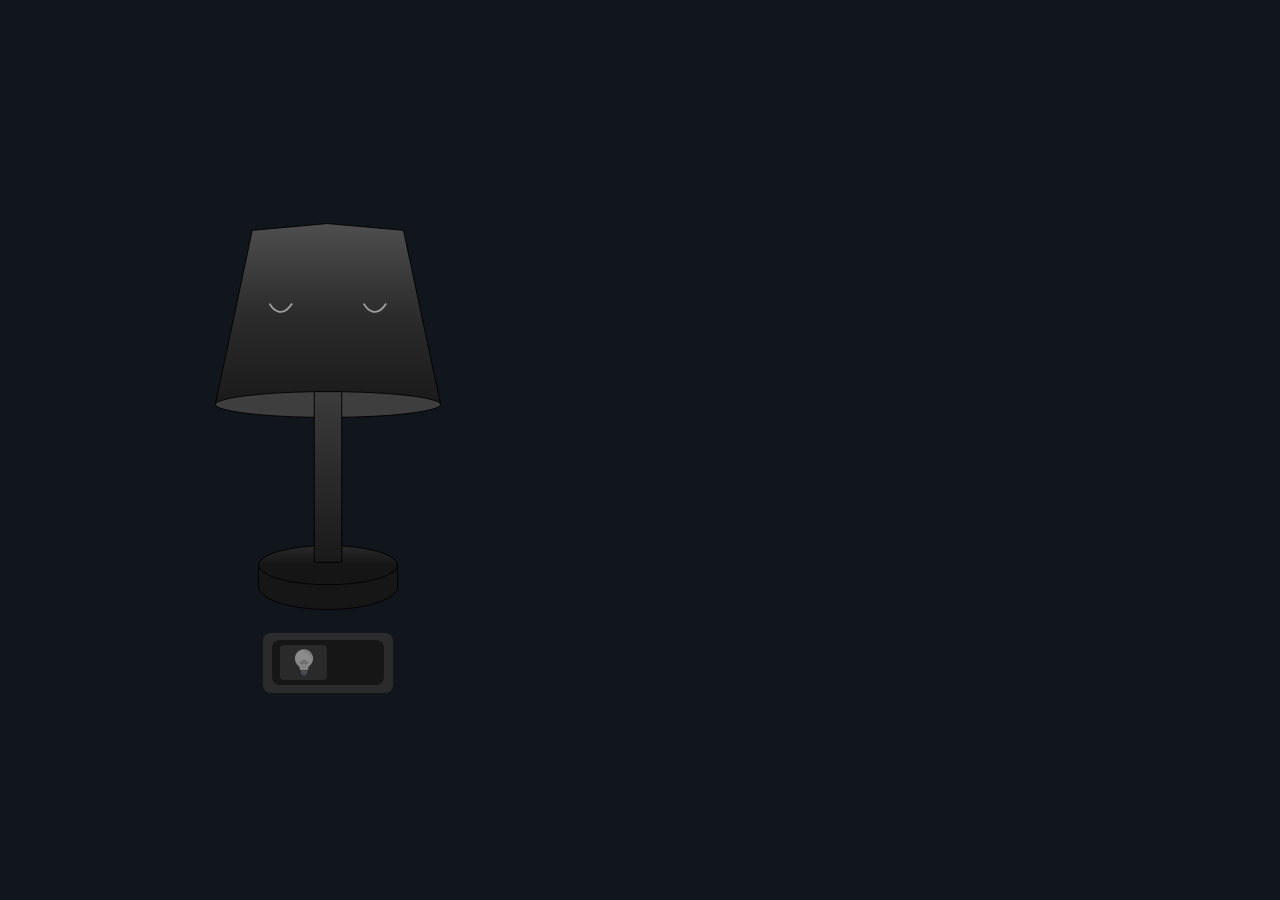
==== commit 9c383c4f: "feat: implement chnage password ,forgot password functionality and update UI components" ====
--- a/index.html
+++ b/index.html
@@ -107,8 +107,40 @@
               <i class="fa-solid fa-user user-icon"></i>
               <div class="field-error" id="registerEmail"></div>
             </div>
+            <button class="form-button" type="submit">Forgot Password</button>
+            <button class="form-button" id="backToLoginButton">
+              <i class="fa-solid fa-arrow-left" style="color: #10161b"></i>Back
+              to log in
+            </button>
+          </form>
+
+          <!-- Reset password form  -->
+          <form id="resetPasswordForm">
+            <div class="formTitle">Reset Password</div>
+            <div class="form-error" id="forgotPasswordFormError"></div>
+            <div class="form-success" id="forgotPasswordFormSuccess"></div>
+            <div class="inputField">
+              <input type="password" id="resetNewPassword" required />
+              <label id="resetNewPasswordLabel">New Password</label>
+              <i
+                class="fa-solid fa-eye toggle-eye"
+                role="button"
+                data-target="resetNewPassword"
+              ></i>
+              <div class="field-error" id="resetNewPasswordError"></div>
+            </div>
+            <div class="inputField">
+              <input type="password" id="resetConfirmPassword" required />
+              <label id="resetConfirmPasswordLabel">Confirm Password</label>
+              <i
+                class="fa-solid fa-eye toggle-eye"
+                role="button"
+                data-target="resetConfirmPassword"
+              ></i>
+              <div class="field-error" id="resetConfirmPasswordError"></div>
+            </div>
             <button class="form-button" type="submit">Reset Password</button>
-            <button class="form-button" id="backToLoginButton">
+            <button class="form-button" id="resetFormBackButton">
               <i class="fa-solid fa-arrow-left" style="color: #10161b"></i>Back
               to log in
             </button>
@@ -120,10 +152,24 @@
             <div class="form-error" id="changePasswordFormError"></div>
             <div class="form-success" id="changePasswordFormSuccess"></div>
             <div class="inputField">
-              <input type="email" id="userMailId" required />
-              <label id="registeredEmailLabel">Registered email</label>
-              <i class="fa-solid fa-user user-icon"></i>
-              <div class="field-error" id="userEmail"></div>
+              <input type="password" id="oldPassword" required />
+              <label id="oldPasswordLabel">Old Password</label>
+              <i
+                class="fa-solid fa-eye toggle-eye"
+                role="button"
+                data-target="oldPassword"
+              ></i>
+              <div class="field-error" id="oldPasswordError"></div>
+            </div>
+            <div class="inputField">
+              <input type="password" id="newChangePassword" required />
+              <label id="newChangePasswordLabel">New Password</label>
+              <i
+                class="fa-solid fa-eye toggle-eye"
+                role="button"
+                data-target="newChangePassword"
+              ></i>
+              <div class="field-error" id="newChangePasswordError"></div>
             </div>
             <button class="form-button" type="submit">Change Password</button>
             <button class="form-button" id="backToHomeButton">
@@ -162,7 +208,6 @@
               ></i>
               <div class="field-error" id="setPasswordError"></div>
             </div>
-
             <div class="inputField">
               <input type="password" id="confirmPassword" required />
               <label id="confirmNewPasswordLabel">Confirm Password</label>
